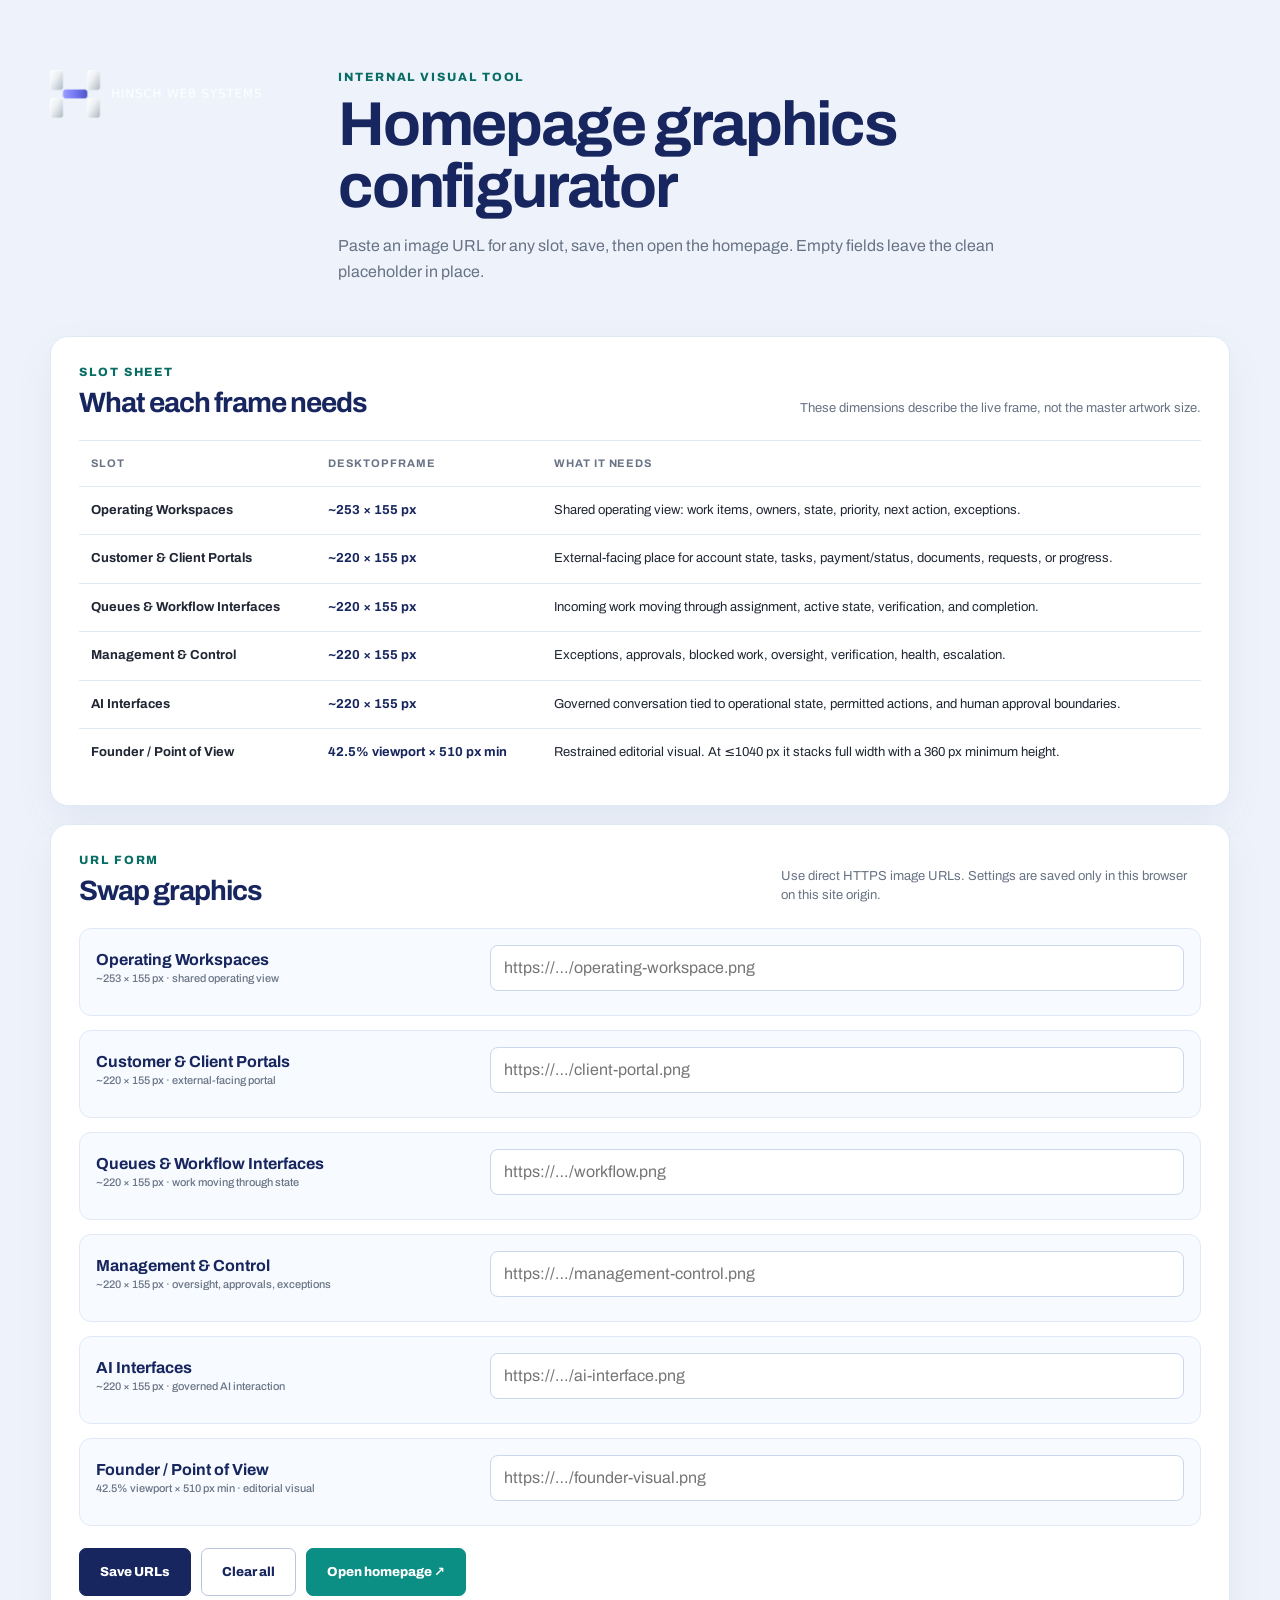
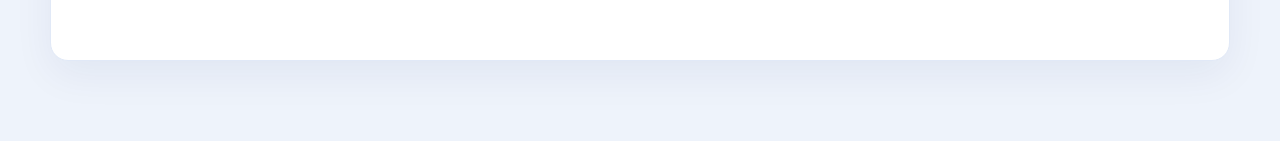
==== graphics-config.html @ 2bf498ac "Add browser-based homepage graphics configurator" ====
<!DOCTYPE html>
<html lang="en">
<head>
<meta charset="utf-8">
<meta name="viewport" content="width=device-width, initial-scale=1">
<meta name="robots" content="noindex,nofollow">
<title>HWS Graphics Configurator</title>
<link rel="icon" href="/assets/img/favicon-32.png" sizes="32x32" type="image/png">
<link rel="stylesheet" href="/assets/css/styles.css">
<link rel="stylesheet" href="/assets/css/graphics-config.css">
<script src="/assets/js/graphics-config.js" defer></script>
</head>
<body class="graphics-config-page">
<main class="graphics-config">
  <div class="shell">
    <header class="graphics-config-head">
      <a class="brand" href="/"><img src="/assets/img/logo-lockup.png" alt="Hinsch Web Systems" width="474" height="108"></a>
      <div>
        <div class="eyebrow">Internal visual tool</div>
        <h1>Homepage graphics configurator</h1>
        <p>Paste an image URL for any slot, save, then open the homepage. Empty fields leave the clean placeholder in place.</p>
      </div>
    </header>

    <section class="config-panel" aria-labelledby="slot-sheet-title">
      <div class="config-section-head">
        <div>
          <div class="eyebrow">Slot sheet</div>
          <h2 id="slot-sheet-title">What each frame needs</h2>
        </div>
        <p>These dimensions describe the live frame, not the master artwork size.</p>
      </div>
      <div class="slot-table-wrap">
        <table class="slot-table">
          <thead><tr><th>Slot</th><th>Desktop frame</th><th>What it needs</th></tr></thead>
          <tbody>
            <tr><td><strong>Operating Workspaces</strong></td><td>~253 × 155 px</td><td>Shared operating view: work items, owners, state, priority, next action, exceptions.</td></tr>
            <tr><td><strong>Customer &amp; Client Portals</strong></td><td>~220 × 155 px</td><td>External-facing place for account state, tasks, payment/status, documents, requests, or progress.</td></tr>
            <tr><td><strong>Queues &amp; Workflow Interfaces</strong></td><td>~220 × 155 px</td><td>Incoming work moving through assignment, active state, verification, and completion.</td></tr>
            <tr><td><strong>Management &amp; Control</strong></td><td>~220 × 155 px</td><td>Exceptions, approvals, blocked work, oversight, verification, health, escalation.</td></tr>
            <tr><td><strong>AI Interfaces</strong></td><td>~220 × 155 px</td><td>Governed conversation tied to operational state, permitted actions, and human approval boundaries.</td></tr>
            <tr><td><strong>Founder / Point of View</strong></td><td>42.5% viewport × 510 px min</td><td>Restrained editorial visual. At ≤1040 px it stacks full width with a 360 px minimum height.</td></tr>
          </tbody>
        </table>
      </div>
    </section>

    <form id="graphics-form" class="config-panel">
      <div class="config-section-head">
        <div>
          <div class="eyebrow">URL form</div>
          <h2>Swap graphics</h2>
        </div>
        <p>Use direct HTTPS image URLs. Settings are saved only in this browser on this site origin.</p>
      </div>

      <div class="graphic-fields">
        <label class="graphic-field">
          <span><strong>Operating Workspaces</strong><small>~253 × 155 px · shared operating view</small></span>
          <input type="url" name="workspace" placeholder="https://…/operating-workspace.png" autocomplete="off">
          <span class="url-status" data-status="workspace"></span>
        </label>

        <label class="graphic-field">
          <span><strong>Customer &amp; Client Portals</strong><small>~220 × 155 px · external-facing portal</small></span>
          <input type="url" name="portal" placeholder="https://…/client-portal.png" autocomplete="off">
          <span class="url-status" data-status="portal"></span>
        </label>

        <label class="graphic-field">
          <span><strong>Queues &amp; Workflow Interfaces</strong><small>~220 × 155 px · work moving through state</small></span>
          <input type="url" name="workflow" placeholder="https://…/workflow.png" autocomplete="off">
          <span class="url-status" data-status="workflow"></span>
        </label>

        <label class="graphic-field">
          <span><strong>Management &amp; Control</strong><small>~220 × 155 px · oversight, approvals, exceptions</small></span>
          <input type="url" name="control" placeholder="https://…/management-control.png" autocomplete="off">
          <span class="url-status" data-status="control"></span>
        </label>

        <label class="graphic-field">
          <span><strong>AI Interfaces</strong><small>~220 × 155 px · governed AI interaction</small></span>
          <input type="url" name="ai" placeholder="https://…/ai-interface.png" autocomplete="off">
          <span class="url-status" data-status="ai"></span>
        </label>

        <label class="graphic-field">
          <span><strong>Founder / Point of View</strong><small>42.5% viewport × 510 px min · editorial visual</small></span>
          <input type="url" name="founder" placeholder="https://…/founder-visual.png" autocomplete="off">
          <span class="url-status" data-status="founder"></span>
        </label>
      </div>

      <div class="config-actions">
        <button class="btn dark" type="submit">Save URLs</button>
        <button class="btn reset-button" type="button" id="clear-graphics">Clear all</button>
        <a class="btn homepage-button" href="/" target="_blank" rel="noopener">Open homepage ↗</a>
      </div>
      <p class="save-message" id="save-message" role="status" aria-live="polite"></p>
    </form>
  </div>
</main>
</body>
</html>
---- assets/css/styles.css ----
@font-face{
  font-family:'Archivo';
  font-style:normal;
  font-weight:100 900;
  font-display:swap;
  src:url('../fonts/archivo-latin-wght-normal.woff2') format('woff2');
}

:root{
  --navy:#17265E;
  --deep:#141A45;
  --ink:#202633;
  --gray:#687385;
  --teal:#0B8E83;
  --teal-dark:#086d65;
  --teal-pale:#DEF3EF;
  --coral:#CC4052;
  --coral-pale:#FBE3E7;
  --coral-text:#A8283B;   /* AA-safe coral for text on light */
  --amber:#B46F12;
  --amber-pale:#FCEBD1;
  --amber-text:#8A5208;   /* AA-safe amber for text / fills */
  --ice:#F7FAFE;
  --pale-blue:#EAF1FC;
  --white:#FFFFFF;
  --line:#E1E9F7;
  --font:'Archivo', system-ui, -apple-system, 'Segoe UI', Arial, sans-serif;
  --nav-h:76px;
  --max:1180px;
  --radius:18px;
}

*{box-sizing:border-box}
html{scroll-behavior:smooth;-webkit-text-size-adjust:100%;text-size-adjust:100%}
[id]{scroll-margin-top:calc(var(--nav-h) + 12px)}
body{
  margin:0;
  font-family:var(--font);
  color:var(--ink);
  background:var(--ice);
  -webkit-font-smoothing:antialiased;
}
a{color:inherit;text-decoration:none}
ol{margin:0;padding:0;list-style:none}
button,input{font:inherit}

/* ACCESSIBILITY */
.skip-link{
  position:absolute;left:12px;top:-60px;z-index:100;
  background:var(--white);color:var(--navy);
  padding:12px 18px;border-radius:8px;font-weight:800;font-size:14px;
}
.skip-link:focus{top:12px}
:focus-visible{outline:3px solid #12b8a7;outline-offset:3px;border-radius:4px}
.nav-wrap :focus-visible,.hero :focus-visible,.tech :focus-visible,.founder :focus-visible,footer :focus-visible{outline-color:#6de0d2}
img{max-width:100%}
.shell{width:min(var(--max),calc(100% - 48px));margin:0 auto}
.eyebrow{
  font-size:12px;
  font-weight:800;
  letter-spacing:.16em;
  text-transform:uppercase;
}
h1,h2,h3,p{margin:0}
h1,h2,h3{letter-spacing:-.035em}
.section{padding:92px 0}
.section-head{
  display:grid;
  grid-template-columns:.72fr 1.28fr;
  gap:58px;
  margin-bottom:42px;
}
.section-head .eyebrow{color:var(--navy)}
.section-head h2{
  max-width:800px;
  font-size:clamp(34px,4.6vw,60px);
  line-height:1.02;
  font-weight:900;
}
.section-head p{
  margin-top:16px;
  max-width:630px;
  color:var(--gray);
  font-size:16px;
  line-height:1.6;
}

/* NAV */
.nav-wrap{
  position:sticky;
  top:0;
  z-index:50;
  background:rgba(20,26,69,.97);
  border-bottom:1px solid rgba(255,255,255,.09);
  -webkit-backdrop-filter:blur(12px);
  backdrop-filter:blur(12px);
}
nav{
  min-height:var(--nav-h);
  display:flex;
  align-items:center;
  justify-content:space-between;
  gap:24px;
}
.brand{
  display:flex;
  align-items:center;
  flex-shrink:0;
}
.brand img{
  display:block;
  height:54px;
  width:auto;
}
footer .brand img{height:46px}
.nav-links{
  display:flex;
  align-items:center;
  gap:clamp(16px,1.9vw,26px);
  color:#d6def4;
  font-size:13px;
  font-weight:700;
  white-space:nowrap;
}
.nav-links a:hover{color:white}
.nav-links a:not(.nav-cta){padding:6px 0}
.nav-cta{
  background:var(--coral);
  color:white!important;
  padding:12px 18px;
  border-radius:7px;
  white-space:nowrap;
}
.menu-button{
  display:none;
  color:white;
  background:transparent;
  border:1px solid rgba(255,255,255,.28);
  border-radius:8px;
  padding:10px 14px;
  min-height:44px;
  cursor:pointer;
}
.mobile-menu{
  border-top:1px solid rgba(255,255,255,.09);
  background:var(--deep);
}
.mobile-menu[hidden]{display:none}
.mobile-menu .shell{display:grid;padding:10px 0 20px}
.mobile-menu a{
  display:block;
  padding:14px 2px;
  color:#d6def4;
  font-size:15px;
  font-weight:700;
  border-bottom:1px solid rgba(255,255,255,.08);
}
.mobile-menu a:hover{color:white}
.mobile-menu a.nav-cta{
  margin-top:16px;
  padding:14px 16px;
  text-align:center;
  border-bottom:0;
  color:white;
}

/* HERO */
.hero{
  background:
    radial-gradient(circle at 74% 35%, rgba(11,142,131,.18), transparent 26%),
    linear-gradient(115deg,var(--deep) 0%,#0c1b36 78%);
  color:white;
  overflow:hidden;
}
.hero-grid{
  min-height:670px;
  display:grid;
  grid-template-columns:1.02fr .98fr;
  align-items:center;
  gap:54px;
  padding:88px 0 72px;
}
.hero .eyebrow{color:#bac7ea}
.hero h1{
  margin-top:21px;
  max-width:720px;
  font-size:clamp(48px,6vw,78px);
  line-height:.96;
  font-weight:900;
}
.hero h1 .accent{color:#12b8a7}
.hero h1 .second{
  display:block;
  margin-top:20px;
  font-size:.68em;
  color:white;
}
.hero-lede{
  margin-top:26px;
  max-width:620px;
  color:#d5def5;
  font-size:18px;
  line-height:1.62;
}
.hero-micro{
  display:grid;
  grid-template-columns:repeat(4,1fr);
  margin-top:32px;
  max-width:730px;
  border-top:1px solid rgba(255,255,255,.16);
  border-bottom:1px solid rgba(255,255,255,.16);
}
.hero-micro div{
  padding:14px 14px 14px 0;
  border-right:1px solid rgba(255,255,255,.16);
  color:#e6ebf8;
  font-size:12px;
  line-height:1.45;
  font-weight:650;
}
.hero-micro div+div{padding-left:14px}
.hero-micro div:last-child{border-right:0}
.actions{display:flex;gap:12px;flex-wrap:wrap;margin-top:34px}
.btn{
  display:inline-flex;
  align-items:center;
  justify-content:center;
  gap:10px;
  min-height:48px;
  padding:0 20px;
  border-radius:7px;
  border:1px solid rgba(255,255,255,.4);
  color:white;
  font-size:13px;
  font-weight:800;
}
.btn.primary{background:var(--coral);border-color:var(--coral)}
.btn{transition:transform .15s ease}
.btn:hover{transform:translateY(-2px)}
.btn.dark{background:var(--navy);border-color:var(--navy)}
.btn.light{background:white;color:var(--navy);border-color:white}

.hero-visual{
  position:relative;
  min-height:540px;
  border-radius:24px;
  background:
    linear-gradient(180deg,rgba(255,255,255,.05),rgba(255,255,255,.01)),
    linear-gradient(135deg,#24345d,#10172d 68%);
  border:1px solid rgba(255,255,255,.12);
  box-shadow:0 30px 80px rgba(0,0,0,.28);
}
.hero-panel{
  position:absolute;
  left:24px;
  right:24px;
  bottom:20px;
  padding:18px 20px;
  border-radius:16px;
  background:rgba(15,29,57,.88);
  border:1px solid rgba(255,255,255,.14);
  -webkit-backdrop-filter:blur(12px);
  backdrop-filter:blur(12px);
  overflow:hidden;
  box-shadow:0 16px 38px rgba(0,0,0,.22);
}
.op-head{
  display:flex;justify-content:space-between;align-items:center;gap:12px;
  font-size:11px;font-weight:800;letter-spacing:.14em;text-transform:uppercase;color:#c5cee5;
}
.op-head em{
  font-style:normal;letter-spacing:.08em;color:#9eadd0;
  border:1px solid rgba(255,255,255,.18);border-radius:999px;padding:4px 9px;
}
.op-stages{
  position:relative;
  display:flex;justify-content:space-between;
  margin-top:30px;
}
.op-stages:before{
  content:"";position:absolute;left:8%;right:8%;top:7px;height:2px;
  background:linear-gradient(90deg,#12b8a7 0 72%,rgba(255,255,255,.18) 72%);
}
.op-stages li{
  position:relative;flex:1;text-align:center;
  font-size:12px;font-weight:800;color:#e8edfa;
}
.op-stages i{
  display:block;width:16px;height:16px;margin:0 auto 10px;border-radius:50%;
  background:#12b8a7;box-shadow:0 0 0 4px rgba(18,184,167,.18);
}
.op-stages .is-active i{
  background:var(--deep);border:3px solid #6de0d2;
  animation:op-pulse 2.4s ease-in-out infinite;
}
@keyframes op-pulse{
  0%,100%{box-shadow:0 0 0 4px rgba(109,224,210,.18)}
  50%{box-shadow:0 0 0 8px rgba(109,224,210,.05)}
}
.op-chain-label{
  margin-top:30px;
  font-size:11px;font-weight:800;letter-spacing:.14em;text-transform:uppercase;color:#9eadd0;
}
.op-chain{
  display:flex;flex-wrap:wrap;align-items:center;gap:6px;margin-top:12px;
}
.op-chain span{
  padding:8px 11px;border-radius:8px;
  background:rgba(255,255,255,.08);border:1px solid rgba(255,255,255,.12);
  color:white;font-size:12px;font-weight:800;
}
.op-chain b{color:#6de0d2;font-size:13px}

.ui-card{
  position:absolute;
  width:min(252px,calc(50% - 24px));
  border:1px solid rgba(255,255,255,.16);
  border-radius:12px;
  background:rgba(15,29,57,.92);
  -webkit-backdrop-filter:blur(10px);
  backdrop-filter:blur(10px);
  padding:16px;
  box-shadow:0 16px 45px rgba(0,0,0,.28);
}
.ui-card strong{
  display:block;
  font-size:13px;
  margin-bottom:12px;
}
.ui-card small{display:block;margin-top:12px;color:#afbddf;font-size:11.5px;line-height:1.45}
.ui-card.authority{left:-84px;top:96px}
.ui-card.verify{right:-84px;top:208px}
.ui-card ul{list-style:none;margin:0;padding:0}
.rule-list li{
  display:flex;justify-content:space-between;align-items:center;gap:10px;
  padding:7px 0;border-top:1px solid rgba(255,255,255,.08);
  color:#dce5fb;font-size:12px;
}
.rule-list li:first-child{border-top:0;padding-top:0}
.tag{
  flex-shrink:0;padding:3px 8px;border-radius:999px;
  font-size:10.5px;font-weight:800;letter-spacing:.04em;
}
.tag.auto{background:rgba(18,184,167,.18);color:#6de0d2}
.tag.human{background:rgba(240,180,90,.18);color:#f4c67e}
.check-list li{
  display:flex;align-items:center;gap:10px;
  padding:5px 0;color:#dce5fb;font-size:12px;
}
.check-list i{
  flex-shrink:0;width:18px;height:18px;border-radius:50%;
  display:grid;place-items:center;
  font-style:normal;font-size:10px;font-weight:900;
  border:2px solid #20d5c1;color:#20d5c1;
}
.check-list .hold{color:#f4c67e}
.check-list .hold i{border-color:#f0b45a;color:#f0b45a}
.hand-note{
  position:absolute;
  right:26px;top:22px;
  left:auto;bottom:auto;
  transform:rotate(-5deg);
  font-size:22px;
  line-height:1.02;
  font-weight:600;
  font-style:italic;
  color:white;
  opacity:.92;
}
.hand-note span{display:block;color:#66e1d4}

/* WHERE WE WORK */
.work{background:var(--white)}
.domain-grid{
  display:grid;
  grid-template-columns:repeat(5,1fr);
  border-top:1px solid var(--line);
  border-bottom:1px solid var(--line);
}
.domain{
  min-height:240px;
  padding:26px 22px;
  border-right:1px solid var(--line);
}
.domain:last-child{border-right:0}
.icon{
  width:39px;height:39px;border-radius:10px;
  display:grid;place-items:center;
  margin-bottom:35px;font-weight:900;
}
.icon.teal{background:var(--teal-pale);color:var(--teal-dark)}
.icon.coral{background:var(--coral-pale);color:var(--coral)}
.icon.amber{background:var(--amber-pale);color:var(--amber-text)}
.icon.navy{background:var(--pale-blue);color:var(--navy)}
.domain h3{font-size:18px;font-weight:800}
.domain p{margin-top:10px;color:var(--gray);font-size:13px;line-height:1.55}

/* WHAT WE BUILD */
.build{background:var(--ice)}
.interface-grid{
  display:grid;
  grid-template-columns:1.15fr 1fr 1fr 1fr 1fr;
  gap:12px;
}
.interface-card{
  min-height:285px;
  background:white;
  border:1px solid var(--line);
  border-radius:14px;
  overflow:hidden;
}
.interface-screen{
  height:155px;
  padding:12px;
  background:linear-gradient(135deg,#132142,#20355e);
  overflow:hidden;
}
.interface-card:first-child .interface-screen{
  background:linear-gradient(135deg,#0d1832,#16264d);
}
.screen-bar{
  height:12px;border-radius:4px;background:rgba(255,255,255,.12);margin-bottom:9px;
}
.screen-row{display:grid;grid-template-columns:28% 1fr;gap:7px;height:105px}
.screen-nav{border-radius:5px;background:rgba(255,255,255,.08)}
.screen-main{display:grid;grid-template-rows:36px 1fr;gap:7px}
.screen-main div{border-radius:5px;background:rgba(255,255,255,.08)}
.interface-screen.has-configured-image{
  padding:0;
  background:#eef4fb;
  border-bottom:1px solid var(--line);
}
.interface-screen.has-configured-image img{
  display:block;
  width:100%;
  height:100%;
  object-fit:cover;
  object-position:center;
}
.interface-copy{padding:18px}
.interface-copy h3{font-size:15px;font-weight:800}
.interface-copy p{margin-top:8px;color:var(--gray);font-size:13px;line-height:1.5}


/* PROOF */
.proof{
  background:var(--white);
}
.proof-topline{
  display:flex;
  justify-content:space-between;
  gap:28px;
  align-items:flex-end;
  margin-bottom:34px;
}
.proof-topline h2{
  margin-top:12px;
  max-width:780px;
  font-size:clamp(38px,4.8vw,62px);
  line-height:1.02;
  font-weight:900;
}
.proof-topline p{
  max-width:420px;
  color:var(--gray);
  font-size:14px;
  line-height:1.55;
}
.proof-grid{
  display:grid;
  grid-template-columns:repeat(2,1fr);
  gap:16px;
}
.proof-card{
  border:1px solid var(--line);
  border-radius:18px;
  overflow:hidden;
  background:var(--ice);
}
.proof-card-head{
  display:flex;
  align-items:center;
  justify-content:space-between;
  gap:14px;
  padding:18px 20px;
  border-bottom:1px solid var(--line);
  background:white;
}
.proof-client{
  font-size:12px;
  font-weight:800;
  letter-spacing:.08em;
  text-transform:uppercase;
  color:var(--navy);
}
.proof-status{
  display:inline-flex;
  align-items:center;
  gap:7px;
  padding:6px 10px;
  border-radius:999px;
  font-size:11px;
  font-weight:900;
  letter-spacing:.08em;
  text-transform:uppercase;
}
.proof-status:before{
  content:"";
  width:7px;height:7px;border-radius:50%;
}
.proof-status.live{background:var(--teal-pale);color:var(--teal-dark)}
.proof-status.live:before{background:var(--teal)}
.proof-status.pilot{background:var(--amber-pale);color:var(--amber-text)}
.proof-status.pilot:before{background:var(--amber)}
.proof-status.building{background:var(--pale-blue);color:var(--navy)}
.proof-status.building:before{background:var(--navy)}
.proof-body{padding:26px}
.proof-body h3{
  font-size:28px;
  line-height:1.08;
  font-weight:900;
}
.proof-body > p{
  margin-top:11px;
  color:var(--gray);
  font-size:13.5px;
  line-height:1.58;
  max-width:580px;
}
.loop{
  display:flex;
  align-items:center;
  gap:7px;
  flex-wrap:wrap;
  margin:24px 0 0;
  padding:17px;
  border-radius:12px;
  background:white;
  border:1px solid var(--line);
}
.loop-step{
  padding:8px 10px;
  border-radius:8px;
  background:var(--pale-blue);
  color:var(--navy);
  font-size:11.5px;
  font-weight:800;
  line-height:1.2;
}
.loop-arrow{
  color:#9aa6c2;
  font-size:13px;
  font-weight:800;
}
.proof-bottom{
  display:grid;
  grid-template-columns:1fr 1fr;
  gap:12px;
  margin-top:17px;
}
.proof-fact{
  padding:15px;
  background:white;
  border:1px solid var(--line);
  border-radius:11px;
}
.proof-fact span{
  display:block;
  font-size:11px;
  color:var(--gray);
  font-weight:900;
  letter-spacing:.1em;
  text-transform:uppercase;
}
.proof-fact strong{
  display:block;
  margin-top:7px;
  color:var(--ink);
  font-size:12px;
  line-height:1.45;
}
.proof-note{
  margin-top:22px;
  padding-top:18px;
  border-top:1px solid var(--line);
  display:flex;
  justify-content:space-between;
  gap:20px;
  color:var(--gray);
  font-size:12px;
  line-height:1.45;
}
.proof-note b{color:var(--ink)}
@media(max-width:800px){
  .proof-topline{display:block}
  .proof-topline p{margin-top:18px}
  .proof-grid{grid-template-columns:1fr}
  .proof-bottom{grid-template-columns:1fr}
}

/* TECHNOLOGY */
.tech{
  background:linear-gradient(110deg,var(--deep),#0d1e3b);
  color:white;
}
.tech .section-head .eyebrow{color:#aebadd}
.tech .section-head h2{color:white}
.tech .section-head p{color:#c0cae4}
.tech h2 .accent{color:#17c1ae}
.tech-quote{
  max-width:620px;
  padding-left:22px;
  border-left:1px solid rgba(255,255,255,.28);
  font-size:18px;
  line-height:1.6;
  color:#eef2fb;
}
.platform-row{
  margin-top:40px;
  display:grid;
  grid-template-columns:repeat(8,1fr);
  border-top:1px solid rgba(255,255,255,.12);
  border-bottom:1px solid rgba(255,255,255,.12);
}
.platform{
  min-height:74px;
  display:grid;place-items:center;
  border-right:1px solid rgba(255,255,255,.12);
  font-weight:800;font-size:13px;color:#e8edfa;
}
.platform:last-child{border-right:0}

/* APPROACH */
.approach{background:white}
.approach-wrap{
  display:grid;
  grid-template-columns:.82fr 1.18fr;
  gap:56px;
  align-items:start;
}
.approach h2{
  font-size:clamp(38px,4.7vw,58px);
  line-height:1.03;
  font-weight:900;
}
.approach h2 .accent{color:var(--teal)}
.steps{
  display:grid;
  grid-template-columns:repeat(5,1fr);
  gap:12px;
}
.step{position:relative;padding-top:4px}
.step-num{
  width:31px;height:31px;border-radius:50%;
  display:grid;place-items:center;
  color:white;background:var(--teal-dark);
  font-size:12px;font-weight:900;
  margin-bottom:17px;
}
.step:nth-child(5) .step-num{background:var(--amber-text)}
.step:not(:last-child):after{
  content:"→";position:absolute;right:-10px;top:10px;color:#99a5c3;
}
.step strong{display:block;font-size:14px}
.step p{margin-top:6px;color:var(--gray);font-size:12.5px;line-height:1.45}

/* FOUNDER */
.founder{
  background:var(--deep);
  color:white;
  padding:0;
}
.founder-grid{
  display:grid;
  grid-template-columns:.85fr 1.15fr;
  min-height:510px;
}
.founder-visual{
  min-height:510px;
  background:
    radial-gradient(circle at 28% 35%,rgba(11,142,131,.18),transparent 28%),
    linear-gradient(135deg,#20325b,#0d1830);
  position:relative;
  overflow:hidden;
}
.founder-visual .quote-mark{
  position:absolute;left:36px;top:40px;
  font-size:25px;line-height:1.08;font-style:italic;
}
.founder-visual .quote-mark span{color:#6de0d2}
.founder-visual.has-configured-image img{
  display:block;
  width:100%;
  height:100%;
  min-height:510px;
  object-fit:cover;
  object-position:center;
}
.founder-copy{
  padding:74px 64px;
  display:flex;
  flex-direction:column;
  justify-content:center;
}
.founder-copy .eyebrow{color:#9badd3}
.founder-copy h2{
  margin-top:15px;
  font-size:35px;
  font-weight:900;
}
.founder-copy blockquote{
  margin:26px 0 0;
  padding:0;
  max-width:650px;
  color:#d4dcf0;
  font-size:16px;
  line-height:1.7;
}
.signature{margin-top:28px}
.signature strong{display:block;font-size:15px}
.signature span{display:block;margin-top:4px;color:#9eadd0;font-size:12px}

/* CTA */
.cta{
  background:var(--coral-pale);
  padding:92px 0;
}
.cta-grid{
  display:grid;
  grid-template-columns:1.2fr .8fr;
  gap:46px;
  align-items:end;
}
.cta .eyebrow{color:var(--coral-text)}
.cta h2{
  margin-top:13px;
  max-width:820px;
  font-size:clamp(42px,5vw,68px);
  line-height:1.02;
  font-weight:900;
}
.cta h2 .accent{color:var(--teal)}
.cta-side{justify-self:end;max-width:350px}
.cta-side p{color:#4A5568;font-size:14px;line-height:1.55;margin-bottom:20px}

/* FOOTER */
footer{
  background:var(--navy);
  color:white;
  padding:38px 0;
}
.footer-row{
  display:flex;
  justify-content:space-between;
  align-items:center;
  gap:24px;
}
footer small{color:#b4c0df}

/* RESPONSIVE */
@media(max-width:1120px){
  html.js .menu-button{display:block}
  html.js .nav-links{display:none}
  html:not(.js) .nav-links a:not(.nav-cta){display:none}
}
@media(max-width:480px){
  .brand img{height:42px}
  .op-chain{gap:4px}
  .op-chain span{padding:7px 8px;font-size:11.5px}
  .hand-note{margin-right:10px}
}
@media(max-width:1040px){
  .hero-grid{grid-template-columns:1fr;min-height:auto}
  .hero-visual{
    min-height:0;
    display:grid;grid-template-columns:1fr 1fr;gap:14px;
    background:transparent;border:0;border-radius:0;box-shadow:none;
  }
  .hero-panel,.ui-card,.hand-note{position:static;width:auto}
  .hero-panel{grid-column:1/-1}
  .ui-card{align-self:start}
  .hand-note{grid-column:1/-1;justify-self:end;transform:rotate(-3deg);margin-top:4px}
  .domain-grid{grid-template-columns:repeat(2,1fr)}
  .domain{border-bottom:1px solid var(--line)}
  .interface-grid{grid-template-columns:repeat(2,1fr)}
  .platform-row{grid-template-columns:repeat(4,1fr)}
  .approach-wrap{grid-template-columns:1fr}
  .founder-grid{grid-template-columns:1fr}
  .founder-visual{min-height:360px}
  .founder-visual.has-configured-image img{min-height:360px}
}
@media(max-width:720px){
  .shell{width:min(var(--max),calc(100% - 28px))}
  .section{padding:70px 0}
  .section-head{grid-template-columns:1fr;gap:18px}
  .hero-grid{padding:52px 0 48px}
  .hero h1{
    font-size:40px;
    line-height:1.00;
    letter-spacing:-.045em;
    max-width:12ch;
  }
  .hero h1 .second{
    margin-top:16px;
    font-size:.64em;
    line-height:1.05;
  }
  .hero-lede{
    margin-top:22px;
    font-size:16px;
    line-height:1.55;
  }
  .hero .eyebrow{
    font-size:10.5px;
    letter-spacing:.14em;
    margin-bottom:2px;
  }
  .hero-micro{
    grid-template-columns:1fr 1fr;
    margin-top:26px;
  }
  .hero-micro div:nth-child(2){border-right:0}
  .hero-micro div:nth-child(odd){padding-left:0}
  .hero-micro div:nth-child(n+3){border-top:1px solid rgba(255,255,255,.16)}
  .hero-visual{grid-template-columns:1fr}
  .domain-grid,.interface-grid{grid-template-columns:1fr}
  .domain{border-right:0}
  .platform-row{grid-template-columns:repeat(2,1fr)}
  .steps{grid-template-columns:1fr}
  .step:not(:last-child):after{display:none}
  .founder-copy{padding:58px 28px}
  .cta-grid{grid-template-columns:1fr}
  .cta-side{justify-self:start}
  .footer-row{flex-direction:column;align-items:flex-start}
}

@media(max-width:430px){
  .hero h1{font-size:37px;max-width:11.5ch}
  .hero-lede{font-size:15.5px}
  .hero-micro div{font-size:12px;padding-top:12px;padding-bottom:12px}
  .actions{margin-top:28px}
  .btn{min-height:46px;padding:0 16px;font-size:12px}
}

/* Utility classes (replace former inline styles so CSP can forbid inline CSS) */
.accent-teal{color:var(--teal)}
.eyebrow-navy{color:var(--navy)}
.eyebrow-navy.mb{margin-bottom:14px}

@media (prefers-reduced-motion:reduce){
  .op-stages .is-active i{animation:none}
  html{scroll-behavior:auto}
  .btn{transition:none}
  .btn:hover{transform:none}
}

/* 404 page */
.notfound{background:var(--deep);color:white}
.notfound-main{min-height:100vh;display:grid;align-items:center;padding:60px 0}
.notfound .eyebrow{color:#bac7ea}
.notfound h1{margin-top:16px;max-width:14ch;font-size:clamp(40px,7vw,72px);line-height:1;font-weight:900}
.notfound p{margin-top:20px;max-width:46ch;color:#d5def5;font-size:17px;line-height:1.6}
.notfound .btn{margin-top:30px}
---- assets/css/graphics-config.css ----
.graphics-config-page{background:#eef3fb}
.graphics-config{padding:44px 0 80px}
.graphics-config .brand img{height:48px;width:auto}
.graphics-config-head{
  display:grid;
  grid-template-columns:250px 1fr;
  gap:38px;
  align-items:start;
  padding:26px 0 34px;
}
.graphics-config-head .eyebrow{color:var(--teal-dark)}
.graphics-config-head h1{
  margin-top:10px;
  font-size:clamp(38px,5vw,62px);
  line-height:1;
  color:var(--navy);
}
.graphics-config-head p{
  margin-top:15px;
  max-width:720px;
  color:var(--gray);
  line-height:1.6;
}
.config-panel{
  margin-top:18px;
  padding:28px;
  border:1px solid var(--line);
  border-radius:18px;
  background:white;
  box-shadow:0 14px 40px rgba(23,38,94,.06);
}
.config-section-head{
  display:flex;
  align-items:end;
  justify-content:space-between;
  gap:30px;
  margin-bottom:22px;
}
.config-section-head .eyebrow{color:var(--teal-dark)}
.config-section-head h2{margin-top:8px;font-size:28px;color:var(--navy)}
.config-section-head > p{max-width:420px;color:var(--gray);font-size:13px;line-height:1.5}
.slot-table-wrap{overflow-x:auto}
.slot-table{width:100%;border-collapse:collapse;min-width:760px}
.slot-table th,.slot-table td{
  padding:14px 12px;
  text-align:left;
  border-top:1px solid var(--line);
  vertical-align:top;
  font-size:13px;
  line-height:1.5;
}
.slot-table th{
  color:var(--gray);
  font-size:11px;
  letter-spacing:.08em;
  text-transform:uppercase;
}
.slot-table td:nth-child(2){white-space:nowrap;color:var(--navy);font-weight:700}
.graphic-fields{display:grid;gap:14px}
.graphic-field{
  display:grid;
  grid-template-columns:minmax(240px,.7fr) minmax(300px,1.3fr);
  gap:8px 20px;
  align-items:center;
  padding:16px;
  border:1px solid var(--line);
  border-radius:12px;
  background:var(--ice);
}
.graphic-field > span:first-child{display:grid;gap:4px;color:var(--navy)}
.graphic-field small{color:var(--gray);font-size:11px;font-weight:500}
.graphic-field input{
  width:100%;
  min-height:46px;
  padding:11px 13px;
  border:1px solid #cbd7eb;
  border-radius:8px;
  background:white;
  color:var(--ink);
}
.graphic-field input:focus{border-color:var(--teal)}
.graphic-field input[aria-invalid="true"]{border-color:var(--coral)}
.url-status{
  grid-column:2;
  min-height:0;
  color:var(--coral-text);
  font-size:11px;
}
.config-actions{display:flex;gap:10px;flex-wrap:wrap;margin-top:22px}
.config-actions .btn{cursor:pointer}
.reset-button{background:white;color:var(--navy);border-color:#b8c5de}
.homepage-button{background:var(--teal);color:white;border-color:var(--teal)}
.save-message{margin-top:16px;color:var(--gray);font-size:13px;min-height:20px}
@media(max-width:760px){
  .graphics-config{padding-top:24px}
  .graphics-config-head{grid-template-columns:1fr;gap:18px}
  .config-section-head{display:block}
  .config-section-head > p{margin-top:10px}
  .graphic-field{grid-template-columns:1fr}
  .url-status{grid-column:1}
  .config-panel{padding:20px}
}
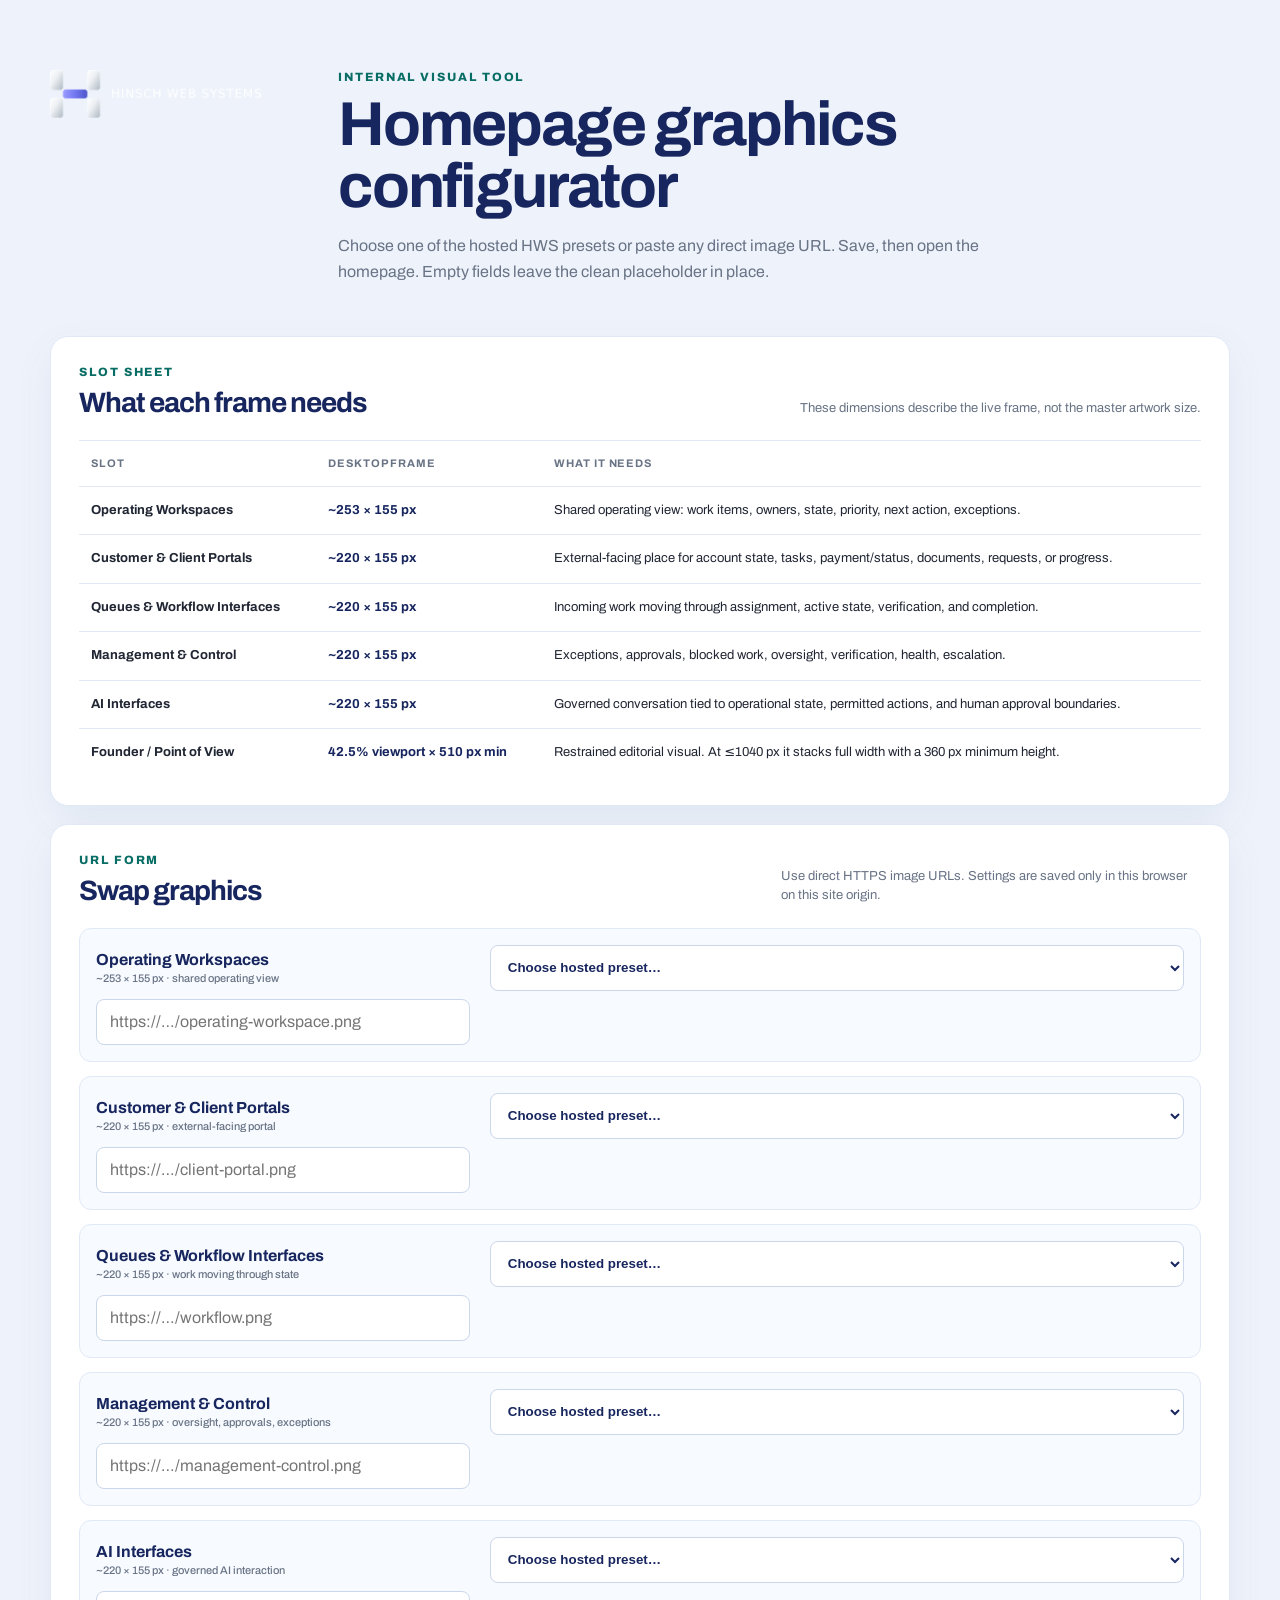
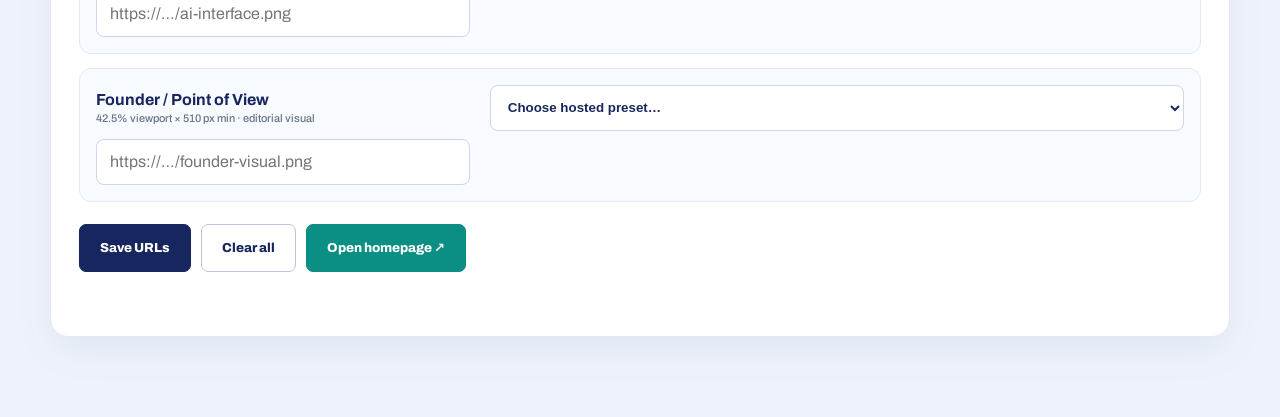
==== commit f77973c9: "Add hosted graphic presets to configurator" ====
--- a/graphics-config.html
+++ b/graphics-config.html
@@ -18,7 +18,7 @@
       <div>
         <div class="eyebrow">Internal visual tool</div>
         <h1>Homepage graphics configurator</h1>
-        <p>Paste an image URL for any slot, save, then open the homepage. Empty fields leave the clean placeholder in place.</p>
+        <p>Choose one of the hosted HWS presets or paste any direct image URL. Save, then open the homepage. Empty fields leave the clean placeholder in place.</p>
       </div>
     </header>
 
@@ -57,36 +57,68 @@
       <div class="graphic-fields">
         <label class="graphic-field">
           <span><strong>Operating Workspaces</strong><small>~253 × 155 px · shared operating view</small></span>
+          <select class="preset-select" data-preset-for="workspace" aria-label="Operating Workspaces preset">
+            <option value="">Choose hosted preset…</option>
+            <option value="/assets/img/graphics/01_operating_workspaces_A_253x155.png">Preset A</option>
+            <option value="/assets/img/graphics/01_operating_workspaces_B_253x155.png">Preset B</option>
+            <option value="/assets/img/graphics/01_operating_workspaces_C_253x155.png">Preset C</option>
+          </select>
           <input type="url" name="workspace" placeholder="https://…/operating-workspace.png" autocomplete="off">
           <span class="url-status" data-status="workspace"></span>
         </label>
 
         <label class="graphic-field">
           <span><strong>Customer &amp; Client Portals</strong><small>~220 × 155 px · external-facing portal</small></span>
+          <select class="preset-select" data-preset-for="portal" aria-label="Customer and Client Portals preset">
+            <option value="">Choose hosted preset…</option>
+            <option value="/assets/img/graphics/02_customer_client_portals_A_220x155.png">Preset A</option>
+          </select>
           <input type="url" name="portal" placeholder="https://…/client-portal.png" autocomplete="off">
           <span class="url-status" data-status="portal"></span>
         </label>
 
         <label class="graphic-field">
           <span><strong>Queues &amp; Workflow Interfaces</strong><small>~220 × 155 px · work moving through state</small></span>
+          <select class="preset-select" data-preset-for="workflow" aria-label="Queues and Workflow Interfaces preset">
+            <option value="">Choose hosted preset…</option>
+            <option value="/assets/img/graphics/03_queues_workflow_interfaces_A_220x155.png">Preset A</option>
+            <option value="/assets/img/graphics/03_queues_workflow_interfaces_B_220x155.png">Preset B</option>
+            <option value="/assets/img/graphics/03_queues_workflow_interfaces_C_220x155.png">Preset C</option>
+          </select>
           <input type="url" name="workflow" placeholder="https://…/workflow.png" autocomplete="off">
           <span class="url-status" data-status="workflow"></span>
         </label>
 
         <label class="graphic-field">
           <span><strong>Management &amp; Control</strong><small>~220 × 155 px · oversight, approvals, exceptions</small></span>
+          <select class="preset-select" data-preset-for="control" aria-label="Management and Control preset">
+            <option value="">Choose hosted preset…</option>
+            <option value="/assets/img/graphics/04_management_control_A_220x155.png">Preset A</option>
+            <option value="/assets/img/graphics/04_management_control_B_220x155.png">Preset B</option>
+          </select>
           <input type="url" name="control" placeholder="https://…/management-control.png" autocomplete="off">
           <span class="url-status" data-status="control"></span>
         </label>
 
         <label class="graphic-field">
           <span><strong>AI Interfaces</strong><small>~220 × 155 px · governed AI interaction</small></span>
+          <select class="preset-select" data-preset-for="ai" aria-label="AI Interfaces preset">
+            <option value="">Choose hosted preset…</option>
+            <option value="/assets/img/graphics/05_ai_interfaces_A_220x155.png">Preset A</option>
+            <option value="/assets/img/graphics/05_ai_interfaces_B_220x155.png">Preset B</option>
+          </select>
           <input type="url" name="ai" placeholder="https://…/ai-interface.png" autocomplete="off">
           <span class="url-status" data-status="ai"></span>
         </label>
 
         <label class="graphic-field">
           <span><strong>Founder / Point of View</strong><small>42.5% viewport × 510 px min · editorial visual</small></span>
+          <select class="preset-select" data-preset-for="founder" aria-label="Founder Point of View preset">
+            <option value="">Choose hosted preset…</option>
+            <option value="/assets/img/graphics/06_founder_point_of_view_A_870x510.png">Preset A</option>
+            <option value="/assets/img/graphics/06_founder_point_of_view_B_870x510.png">Preset B</option>
+            <option value="/assets/img/graphics/06_founder_point_of_view_C_870x510.png">Preset C</option>
+          </select>
           <input type="url" name="founder" placeholder="https://…/founder-visual.png" autocomplete="off">
           <span class="url-status" data-status="founder"></span>
         </label>
--- a/assets/css/graphics-config.css
+++ b/assets/css/graphics-config.css
@@ -69,6 +69,7 @@
 }
 .graphic-field > span:first-child{display:grid;gap:4px;color:var(--navy)}
 .graphic-field small{color:var(--gray);font-size:11px;font-weight:500}
+.graphic-field select,
 .graphic-field input{
   width:100%;
   min-height:46px;
@@ -78,7 +79,17 @@
   background:white;
   color:var(--ink);
 }
+.graphic-field select:focus,
 .graphic-field input:focus{border-color:var(--teal)}
+.graphic-field select{
+  grid-column:2;
+  padding:11px 13px;
+  border:1px solid #cbd7eb;
+  border-radius:8px;
+  background:white;
+  color:var(--navy);
+  font-weight:700;
+}
 .graphic-field input[aria-invalid="true"]{border-color:var(--coral)}
 .url-status{
   grid-column:2;
@@ -97,6 +108,7 @@
   .config-section-head{display:block}
   .config-section-head > p{margin-top:10px}
   .graphic-field{grid-template-columns:1fr}
+  .graphic-field select{grid-column:1}
   .url-status{grid-column:1}
   .config-panel{padding:20px}
 }
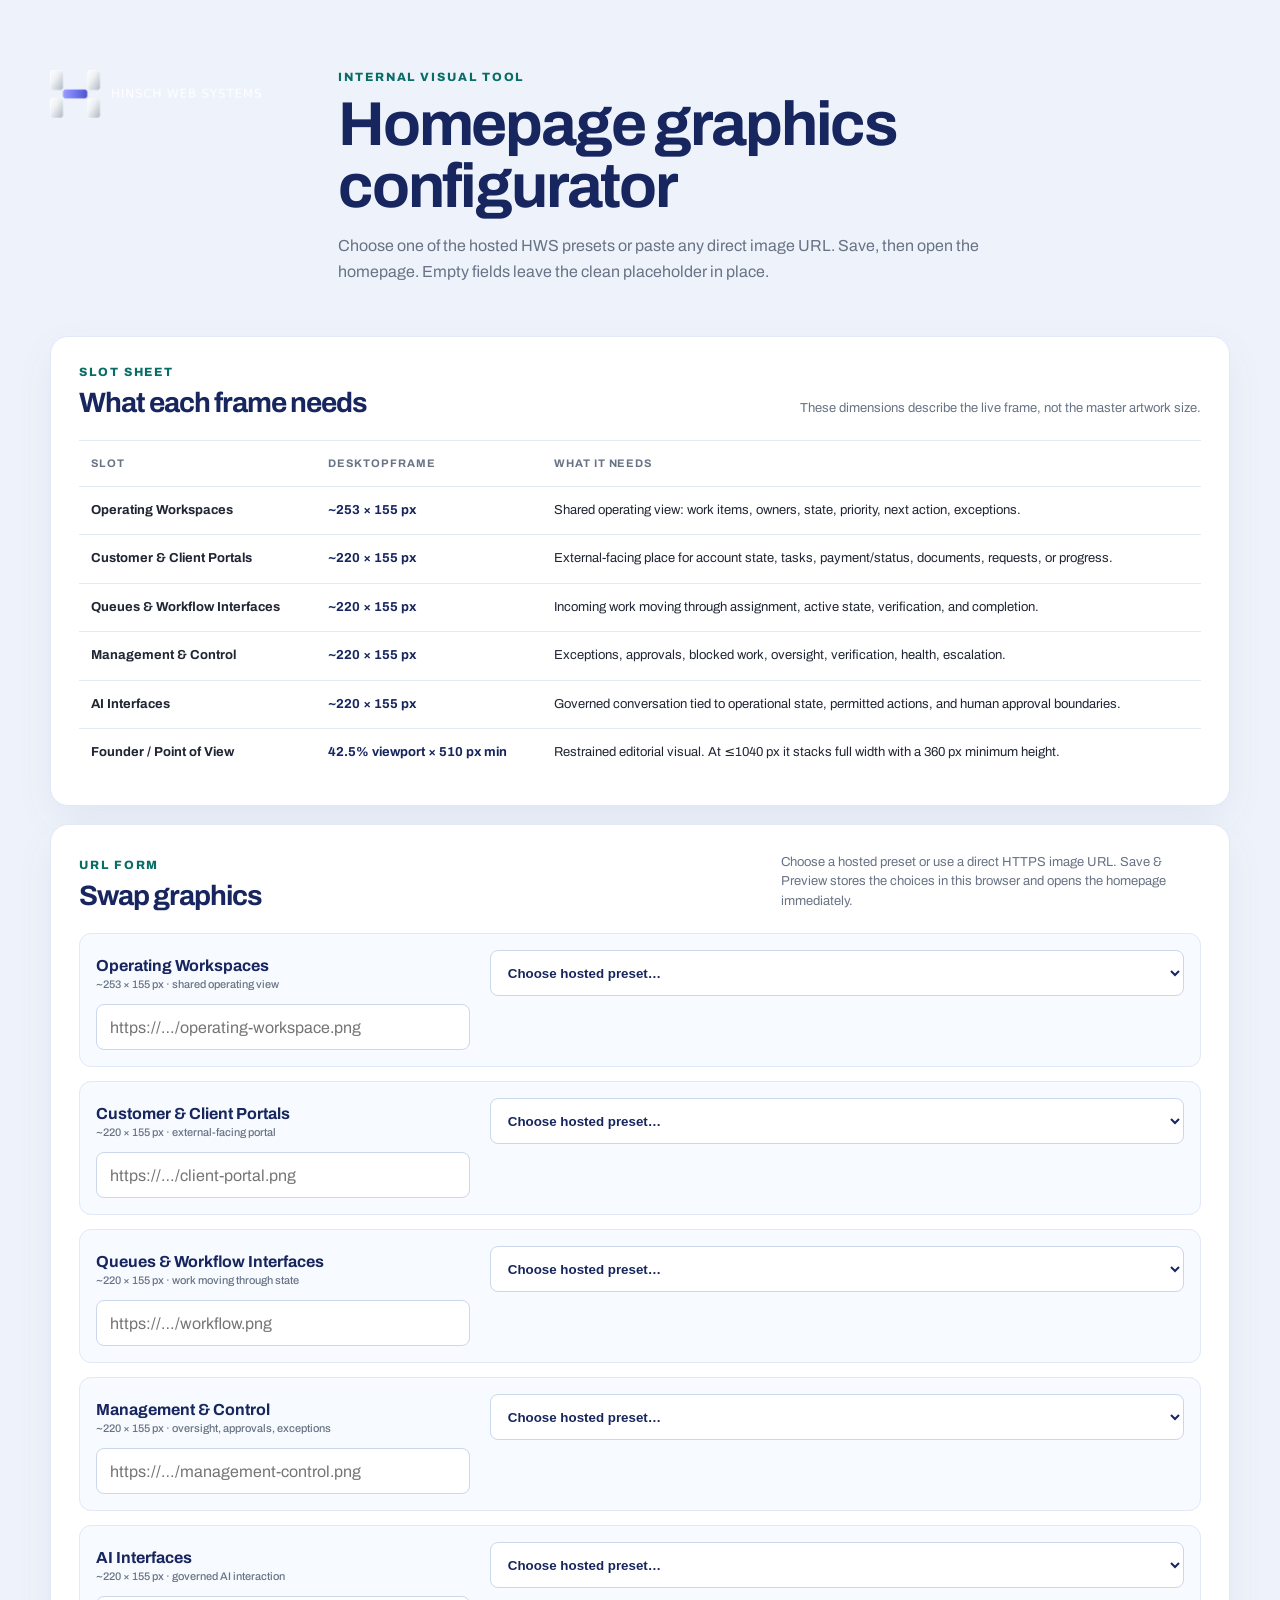
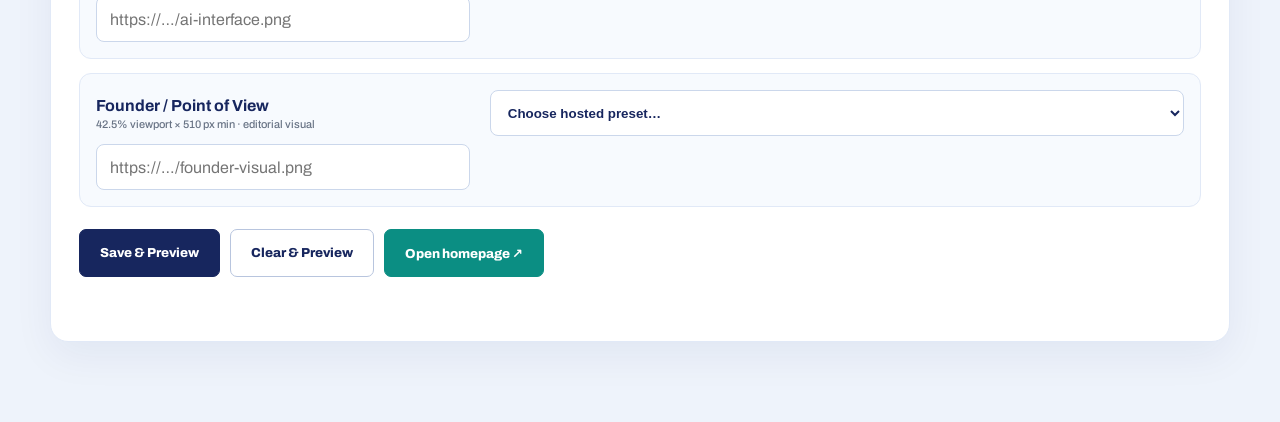
==== commit 8516fd7d: "Fix graphics configurator preview workflow" ====
--- a/graphics-config.html
+++ b/graphics-config.html
@@ -51,7 +51,7 @@
           <div class="eyebrow">URL form</div>
           <h2>Swap graphics</h2>
         </div>
-        <p>Use direct HTTPS image URLs. Settings are saved only in this browser on this site origin.</p>
+        <p>Choose a hosted preset or use a direct HTTPS image URL. Save &amp; Preview stores the choices in this browser and opens the homepage immediately.</p>
       </div>
 
       <div class="graphic-fields">
@@ -125,8 +125,8 @@
       </div>
 
       <div class="config-actions">
-        <button class="btn dark" type="submit">Save URLs</button>
-        <button class="btn reset-button" type="button" id="clear-graphics">Clear all</button>
+        <button class="btn dark" type="submit">Save &amp; Preview</button>
+        <button class="btn reset-button" type="button" id="clear-graphics">Clear &amp; Preview</button>
         <a class="btn homepage-button" href="/" target="_blank" rel="noopener">Open homepage ↗</a>
       </div>
       <p class="save-message" id="save-message" role="status" aria-live="polite"></p>
